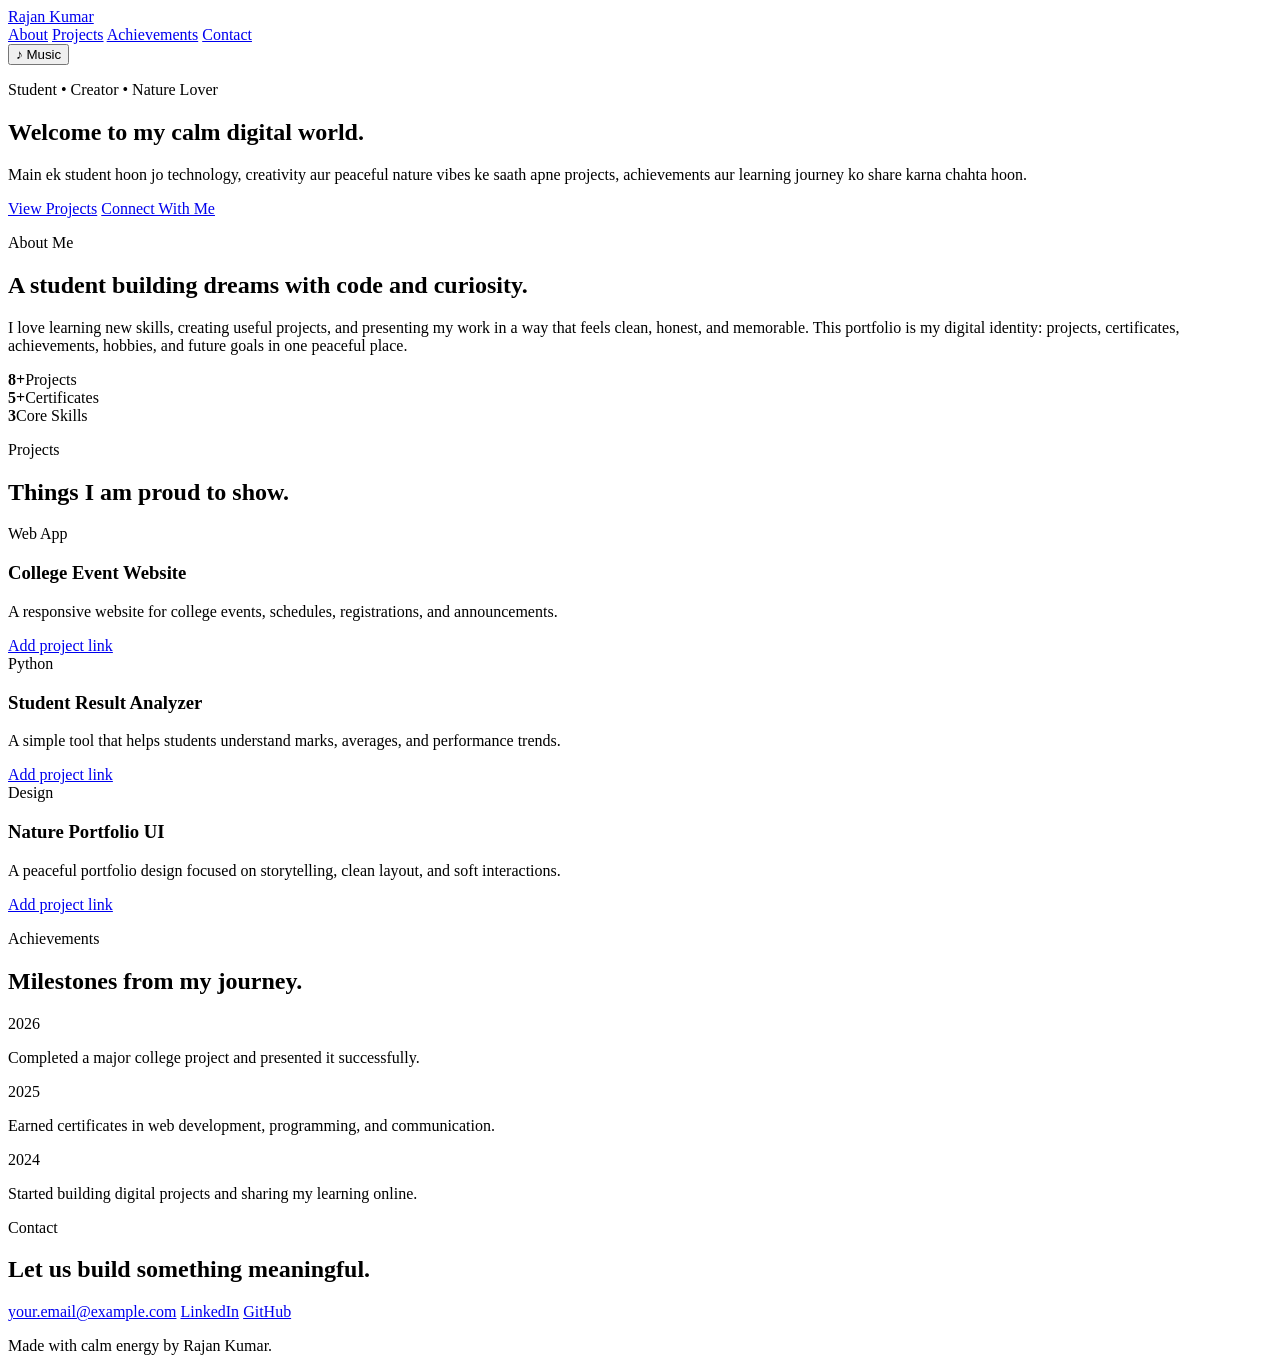
==== index.html @ 3ff51e1e "Add files via upload" ====
<!DOCTYPE html>
<html lang="en">
<head>
  <meta charset="UTF-8" />
  <meta name="viewport" content="width=device-width, initial-scale=1.0" />
  <meta name="description" content="A calm nature-inspired student portfolio showcasing projects, achievements, skills, and personal journey." />
  <title>Student Portfolio | Nature Vibe</title>
  <link rel="preconnect" href="https://fonts.googleapis.com">
  <link rel="preconnect" href="https://fonts.gstatic.com" crossorigin>
  <link href="https://fonts.googleapis.com/css2?family=Inter:wght@400;500;600;700;800&family=Playfair+Display:wght@700&display=swap" rel="stylesheet">
  <link rel="stylesheet" href="styles.css?v=2" />
</head>
<body>
  <div class="ambient" aria-hidden="true"></div>

  <header class="site-header">
    <a class="brand" href="#home">Rajan Kumar</a>
    <nav class="nav" aria-label="Main navigation">
      <a href="#about">About</a>
      <a href="#projects">Projects</a>
      <a href="#achievements">Achievements</a>
      <a href="#contact">Contact</a>
    </nav>
    <button class="sound-toggle" id="soundToggle" type="button" aria-pressed="false">
      <span class="sound-icon" aria-hidden="true">♪</span>
      <span>Music</span>
    </button>
  </header>

  <main>
    <section class="hero" id="home">
      <div class="hero-media" aria-hidden="true"></div>
      <div class="hero-content">
        <p class="eyebrow">Student • Creator • Nature Lover</p>
        <h1>Welcome to my calm digital world.</h1>
        <p class="hero-copy">
          Main ek student hoon jo technology, creativity aur peaceful nature vibes ke saath apne projects,
          achievements aur learning journey ko share karna chahta hoon.
        </p>
        <div class="hero-actions">
          <a class="primary-btn" href="#projects">View Projects</a>
          <a class="secondary-btn" href="#contact">Connect With Me</a>
        </div>
      </div>
      <div class="hero-portrait" aria-label="Rajan Kumar portrait">
        <div class="portrait-shine" aria-hidden="true"></div>
      </div>
    </section>

    <section class="section about-section" id="about">
      <div class="section-heading">
        <p class="eyebrow">About Me</p>
        <h2>A student building dreams with code and curiosity.</h2>
      </div>
      <div class="about-grid">
        <div>
          <p>
            I love learning new skills, creating useful projects, and presenting my work in a way that feels clean,
            honest, and memorable. This portfolio is my digital identity: projects, certificates, achievements,
            hobbies, and future goals in one peaceful place.
          </p>
        </div>
        <div class="stats">
          <div><strong>8+</strong><span>Projects</span></div>
          <div><strong>5+</strong><span>Certificates</span></div>
          <div><strong>3</strong><span>Core Skills</span></div>
        </div>
      </div>
    </section>

    <section class="section" id="projects">
      <div class="section-heading">
        <p class="eyebrow">Projects</p>
        <h2>Things I am proud to show.</h2>
      </div>
      <div class="project-grid">
        <article class="project-card">
          <span class="tag">Web App</span>
          <h3>College Event Website</h3>
          <p>A responsive website for college events, schedules, registrations, and announcements.</p>
          <a href="#">Add project link</a>
        </article>
        <article class="project-card">
          <span class="tag">Python</span>
          <h3>Student Result Analyzer</h3>
          <p>A simple tool that helps students understand marks, averages, and performance trends.</p>
          <a href="#">Add project link</a>
        </article>
        <article class="project-card">
          <span class="tag">Design</span>
          <h3>Nature Portfolio UI</h3>
          <p>A peaceful portfolio design focused on storytelling, clean layout, and soft interactions.</p>
          <a href="#">Add project link</a>
        </article>
      </div>
    </section>

    <section class="section achievements-section" id="achievements">
      <div class="section-heading">
        <p class="eyebrow">Achievements</p>
        <h2>Milestones from my journey.</h2>
      </div>
      <div class="timeline">
        <div class="timeline-item">
          <span>2026</span>
          <p>Completed a major college project and presented it successfully.</p>
        </div>
        <div class="timeline-item">
          <span>2025</span>
          <p>Earned certificates in web development, programming, and communication.</p>
        </div>
        <div class="timeline-item">
          <span>2024</span>
          <p>Started building digital projects and sharing my learning online.</p>
        </div>
      </div>
    </section>

    <section class="section contact-section" id="contact">
      <div class="section-heading">
        <p class="eyebrow">Contact</p>
        <h2>Let us build something meaningful.</h2>
      </div>
      <div class="contact-panel">
        <a href="mailto:your.email@example.com">your.email@example.com</a>
        <a href="https://www.linkedin.com/" target="_blank" rel="noreferrer">LinkedIn</a>
        <a href="https://github.com/Rajangenuis" target="_blank" rel="noreferrer">GitHub</a>
      </div>
    </section>
  </main>

  <footer>
    <p>Made with calm energy by Rajan Kumar.</p>
  </footer>

  <audio id="ambientAudio" loop preload="none">
    <source src="assets/origami.mp3" type="audio/mpeg">
  </audio>
  <script src="script.js"></script>
</body>
</html>
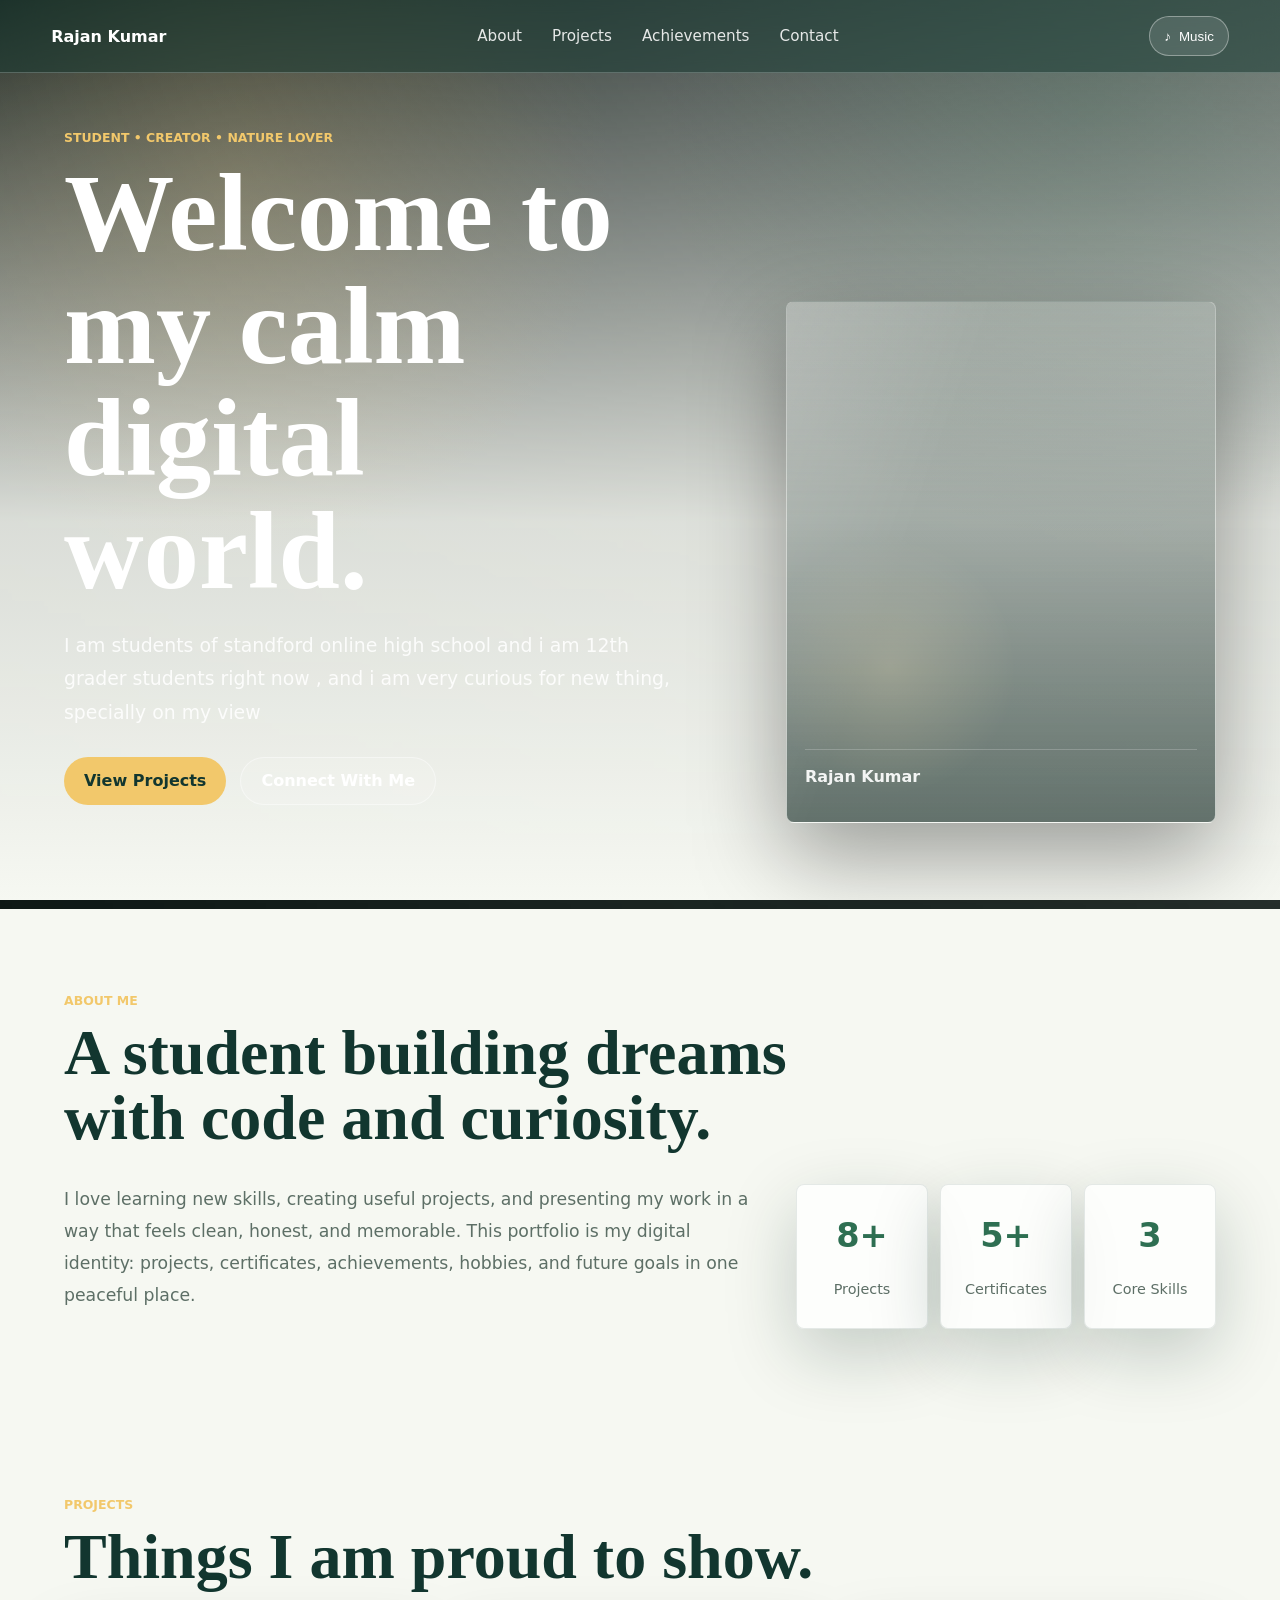
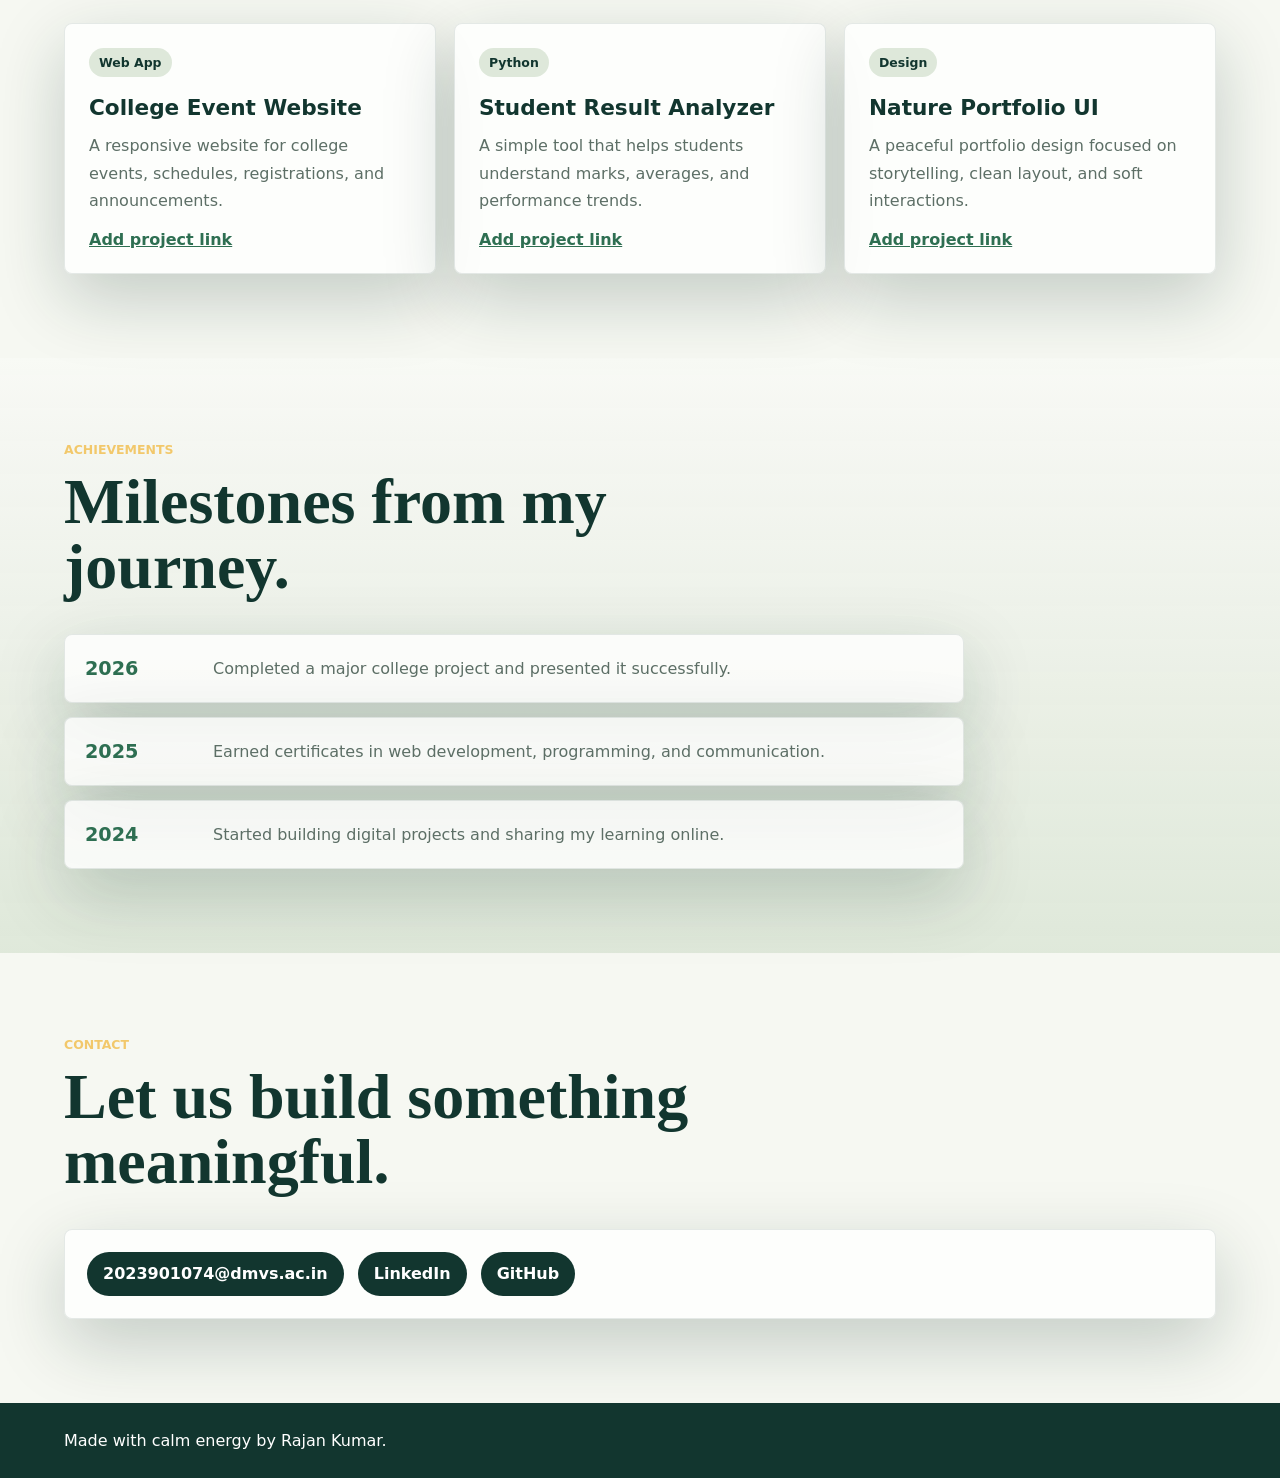
==== commit 55313e24: "Update index.html" ====
--- a/index.html
+++ b/index.html
@@ -34,8 +34,8 @@
         <p class="eyebrow">Student • Creator • Nature Lover</p>
         <h1>Welcome to my calm digital world.</h1>
         <p class="hero-copy">
-          Main ek student hoon jo technology, creativity aur peaceful nature vibes ke saath apne projects,
-          achievements aur learning journey ko share karna chahta hoon.
+          I am students of standford online high school and i am 12th grader students right now , and i am very curious for new thing, 
+          specially on my view 
         </p>
         <div class="hero-actions">
           <a class="primary-btn" href="#projects">View Projects</a>
@@ -122,7 +122,7 @@
         <h2>Let us build something meaningful.</h2>
       </div>
       <div class="contact-panel">
-        <a href="mailto:your.email@example.com">your.email@example.com</a>
+        <a href="mailto:your.email@example.com">2023901074@dmvs.ac.in</a>
         <a href="https://www.linkedin.com/" target="_blank" rel="noreferrer">LinkedIn</a>
         <a href="https://github.com/Rajangenuis" target="_blank" rel="noreferrer">GitHub</a>
       </div>
--- a/styles.css
+++ b/styles.css
@@ -0,0 +1,446 @@
+:root {
+  --forest: #12362f;
+  --leaf: #2e6f52;
+  --moss: #7aa36f;
+  --sun: #f2c86b;
+  --mist: #f6f8f2;
+  --ink: #16211d;
+  --muted: #5d6f66;
+  --line: rgba(255, 255, 255, 0.22);
+  --shadow: 0 24px 70px rgba(13, 44, 35, 0.22);
+}
+
+* {
+  box-sizing: border-box;
+}
+
+html {
+  scroll-behavior: smooth;
+}
+
+body {
+  margin: 0;
+  font-family: "Inter", system-ui, sans-serif;
+  color: var(--ink);
+  background: var(--mist);
+}
+
+a {
+  color: inherit;
+}
+
+.ambient {
+  position: fixed;
+  inset: 0;
+  pointer-events: none;
+  background:
+    radial-gradient(circle at 18% 20%, rgba(242, 200, 107, 0.18), transparent 30%),
+    radial-gradient(circle at 85% 12%, rgba(46, 111, 82, 0.16), transparent 32%),
+    linear-gradient(180deg, rgba(246, 248, 242, 0), rgba(246, 248, 242, 0.88) 58%, var(--mist));
+  z-index: -1;
+}
+
+.site-header {
+  position: fixed;
+  top: 0;
+  left: 0;
+  right: 0;
+  z-index: 10;
+  display: flex;
+  align-items: center;
+  justify-content: space-between;
+  gap: 18px;
+  padding: 16px clamp(18px, 4vw, 56px);
+  color: white;
+  background: rgba(18, 54, 47, 0.5);
+  border-bottom: 1px solid var(--line);
+  backdrop-filter: blur(18px);
+}
+
+.brand {
+  font-weight: 800;
+  text-decoration: none;
+  white-space: nowrap;
+}
+
+.nav {
+  display: flex;
+  align-items: center;
+  gap: clamp(12px, 3vw, 30px);
+  font-size: 0.95rem;
+}
+
+.nav a {
+  text-decoration: none;
+  opacity: 0.88;
+}
+
+.nav a:hover {
+  opacity: 1;
+}
+
+.sound-toggle {
+  display: inline-flex;
+  align-items: center;
+  gap: 8px;
+  min-height: 40px;
+  border: 1px solid rgba(255, 255, 255, 0.36);
+  border-radius: 999px;
+  color: white;
+  background: rgba(255, 255, 255, 0.12);
+  padding: 0 14px;
+  cursor: pointer;
+}
+
+.sound-toggle.is-playing {
+  color: var(--forest);
+  background: var(--sun);
+  border-color: var(--sun);
+}
+
+.sound-icon {
+  font-weight: 800;
+}
+
+.hero {
+  position: relative;
+  min-height: 92vh;
+  display: grid;
+  grid-template-columns: minmax(0, 0.95fr) minmax(300px, 0.72fr);
+  align-items: center;
+  gap: clamp(28px, 5vw, 68px);
+  padding: 130px clamp(20px, 5vw, 72px) 86px;
+  overflow: hidden;
+  color: white;
+}
+
+.hero-media {
+  position: absolute;
+  inset: -18px;
+  background:
+    linear-gradient(90deg, rgba(8, 31, 25, 0.9) 0%, rgba(8, 31, 25, 0.68) 48%, rgba(8, 31, 25, 0.44) 100%),
+    linear-gradient(180deg, rgba(8, 31, 25, 0.18), rgba(8, 31, 25, 0.8)),
+    url("assets/rajan-photo.png") center 34%/cover;
+  filter: blur(11px) saturate(0.78) brightness(0.58);
+  transform: scale(1.08);
+  z-index: -2;
+}
+
+.hero-content {
+  width: min(720px, 100%);
+  align-self: end;
+  padding-bottom: 18px;
+}
+
+.hero-portrait {
+  position: relative;
+  align-self: end;
+  width: min(430px, 100%);
+  min-height: clamp(380px, 58vh, 590px);
+  justify-self: end;
+  overflow: hidden;
+  border: 1px solid rgba(255, 255, 255, 0.26);
+  border-radius: 8px;
+  background:
+    linear-gradient(180deg, rgba(255, 255, 255, 0.08), rgba(8, 31, 25, 0.28)),
+    url("assets/rajan-photo.png") center 31%/cover;
+  box-shadow: 0 34px 90px rgba(0, 0, 0, 0.36);
+}
+
+.hero-portrait::before {
+  content: "";
+  position: absolute;
+  inset: 0;
+  background: linear-gradient(180deg, rgba(255, 255, 255, 0.04), rgba(8, 31, 25, 0.46));
+}
+
+.hero-portrait::after {
+  content: "Rajan Kumar";
+  position: absolute;
+  left: 18px;
+  right: 18px;
+  bottom: 18px;
+  min-height: 54px;
+  display: flex;
+  align-items: center;
+  border-top: 1px solid rgba(255, 255, 255, 0.2);
+  color: rgba(255, 255, 255, 0.92);
+  font-weight: 800;
+}
+
+.portrait-shine {
+  position: absolute;
+  inset: 0;
+  background:
+    radial-gradient(circle at 24% 70%, rgba(242, 200, 107, 0.22), transparent 26%),
+    linear-gradient(110deg, rgba(255, 255, 255, 0.16), transparent 34%);
+  mix-blend-mode: screen;
+  pointer-events: none;
+}
+
+.eyebrow {
+  margin: 0 0 12px;
+  color: var(--sun);
+  font-size: 0.78rem;
+  font-weight: 800;
+  letter-spacing: 0;
+  text-transform: uppercase;
+}
+
+h1,
+h2,
+h3,
+p {
+  margin-top: 0;
+}
+
+h1,
+h2 {
+  font-family: "Playfair Display", Georgia, serif;
+  line-height: 1.02;
+}
+
+h1 {
+  max-width: 780px;
+  margin-bottom: 22px;
+  font-size: clamp(3rem, 9vw, 6.9rem);
+}
+
+.hero-copy {
+  max-width: 640px;
+  color: rgba(255, 255, 255, 0.86);
+  font-size: clamp(1rem, 2vw, 1.18rem);
+  line-height: 1.75;
+}
+
+.hero-actions {
+  display: flex;
+  flex-wrap: wrap;
+  gap: 14px;
+  margin-top: 28px;
+}
+
+.primary-btn,
+.secondary-btn {
+  display: inline-flex;
+  align-items: center;
+  justify-content: center;
+  min-height: 48px;
+  padding: 0 20px;
+  border-radius: 999px;
+  font-weight: 800;
+  text-decoration: none;
+}
+
+.primary-btn {
+  color: var(--forest);
+  background: var(--sun);
+}
+
+.secondary-btn {
+  color: white;
+  border: 1px solid rgba(255, 255, 255, 0.42);
+  background: rgba(255, 255, 255, 0.12);
+}
+
+.section {
+  padding: 84px clamp(20px, 5vw, 72px);
+}
+
+.section-heading {
+  width: min(760px, 100%);
+  margin-bottom: 34px;
+}
+
+.section-heading h2 {
+  margin-bottom: 0;
+  color: var(--forest);
+  font-size: clamp(2.1rem, 5vw, 4rem);
+}
+
+.about-grid {
+  display: grid;
+  grid-template-columns: minmax(0, 1fr) minmax(280px, 420px);
+  gap: 34px;
+  align-items: stretch;
+}
+
+.about-grid p {
+  color: var(--muted);
+  font-size: 1.08rem;
+  line-height: 1.85;
+}
+
+.stats {
+  display: grid;
+  grid-template-columns: repeat(3, 1fr);
+  gap: 12px;
+}
+
+.stats div,
+.project-card,
+.timeline-item,
+.contact-panel {
+  border: 1px solid rgba(18, 54, 47, 0.1);
+  border-radius: 8px;
+  background: rgba(255, 255, 255, 0.76);
+  box-shadow: var(--shadow);
+}
+
+.stats div {
+  display: grid;
+  place-items: center;
+  min-height: 140px;
+  padding: 18px;
+  text-align: center;
+}
+
+.stats strong {
+  color: var(--leaf);
+  font-size: 2.1rem;
+}
+
+.stats span {
+  color: var(--muted);
+  font-size: 0.9rem;
+}
+
+.project-grid {
+  display: grid;
+  grid-template-columns: repeat(3, minmax(0, 1fr));
+  gap: 18px;
+}
+
+.project-card {
+  min-height: 250px;
+  padding: 24px;
+}
+
+.tag {
+  display: inline-flex;
+  margin-bottom: 18px;
+  color: var(--forest);
+  background: rgba(122, 163, 111, 0.24);
+  border-radius: 999px;
+  padding: 7px 10px;
+  font-size: 0.78rem;
+  font-weight: 800;
+}
+
+.project-card h3 {
+  margin-bottom: 12px;
+  color: var(--forest);
+  font-size: 1.35rem;
+}
+
+.project-card p,
+.timeline-item p {
+  color: var(--muted);
+  line-height: 1.7;
+}
+
+.project-card a {
+  color: var(--leaf);
+  font-weight: 800;
+}
+
+.achievements-section {
+  background: linear-gradient(180deg, rgba(255,255,255,0.25), rgba(122,163,111,0.18));
+}
+
+.timeline {
+  display: grid;
+  gap: 14px;
+  width: min(900px, 100%);
+}
+
+.timeline-item {
+  display: grid;
+  grid-template-columns: 110px 1fr;
+  gap: 18px;
+  align-items: center;
+  padding: 20px;
+}
+
+.timeline-item span {
+  color: var(--leaf);
+  font-weight: 900;
+  font-size: 1.2rem;
+}
+
+.timeline-item p {
+  margin-bottom: 0;
+}
+
+.contact-panel {
+  display: flex;
+  flex-wrap: wrap;
+  gap: 14px;
+  padding: 22px;
+}
+
+.contact-panel a {
+  display: inline-flex;
+  align-items: center;
+  min-height: 44px;
+  border-radius: 999px;
+  padding: 0 16px;
+  color: white;
+  background: var(--forest);
+  text-decoration: none;
+  font-weight: 800;
+}
+
+footer {
+  padding: 28px clamp(20px, 5vw, 72px);
+  color: white;
+  background: var(--forest);
+}
+
+footer p {
+  margin: 0;
+}
+
+@media (max-width: 820px) {
+  .site-header {
+    align-items: flex-start;
+    flex-wrap: wrap;
+  }
+
+  .nav {
+    order: 3;
+    width: 100%;
+    overflow-x: auto;
+    padding-bottom: 2px;
+  }
+
+  .hero {
+    min-height: 88vh;
+    grid-template-columns: 1fr;
+    padding-top: 150px;
+  }
+
+  .hero-content {
+    align-self: end;
+    padding-bottom: 0;
+  }
+
+  .hero-portrait {
+    justify-self: start;
+    width: min(100%, 390px);
+    min-height: 420px;
+  }
+
+  .about-grid,
+  .project-grid {
+    grid-template-columns: 1fr;
+  }
+
+  .stats {
+    grid-template-columns: 1fr;
+  }
+
+  .timeline-item {
+    grid-template-columns: 1fr;
+  }
+}
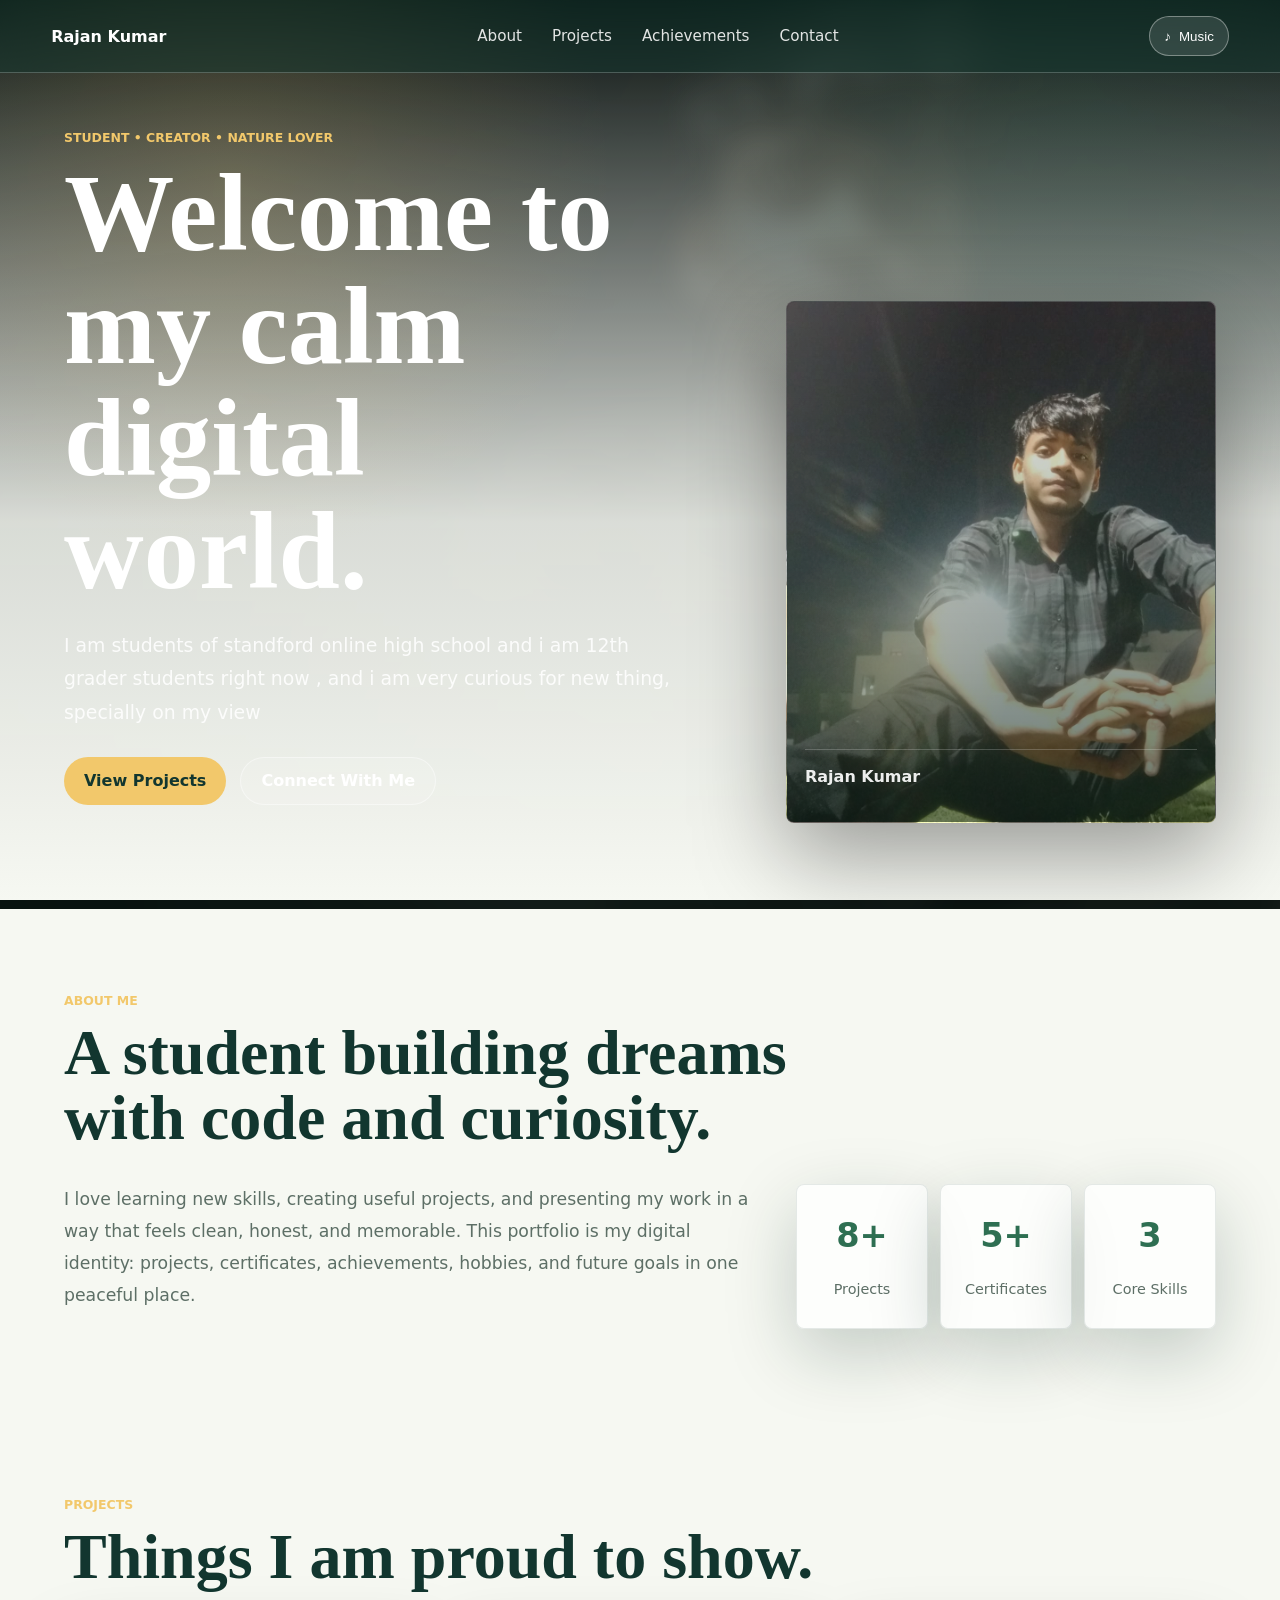
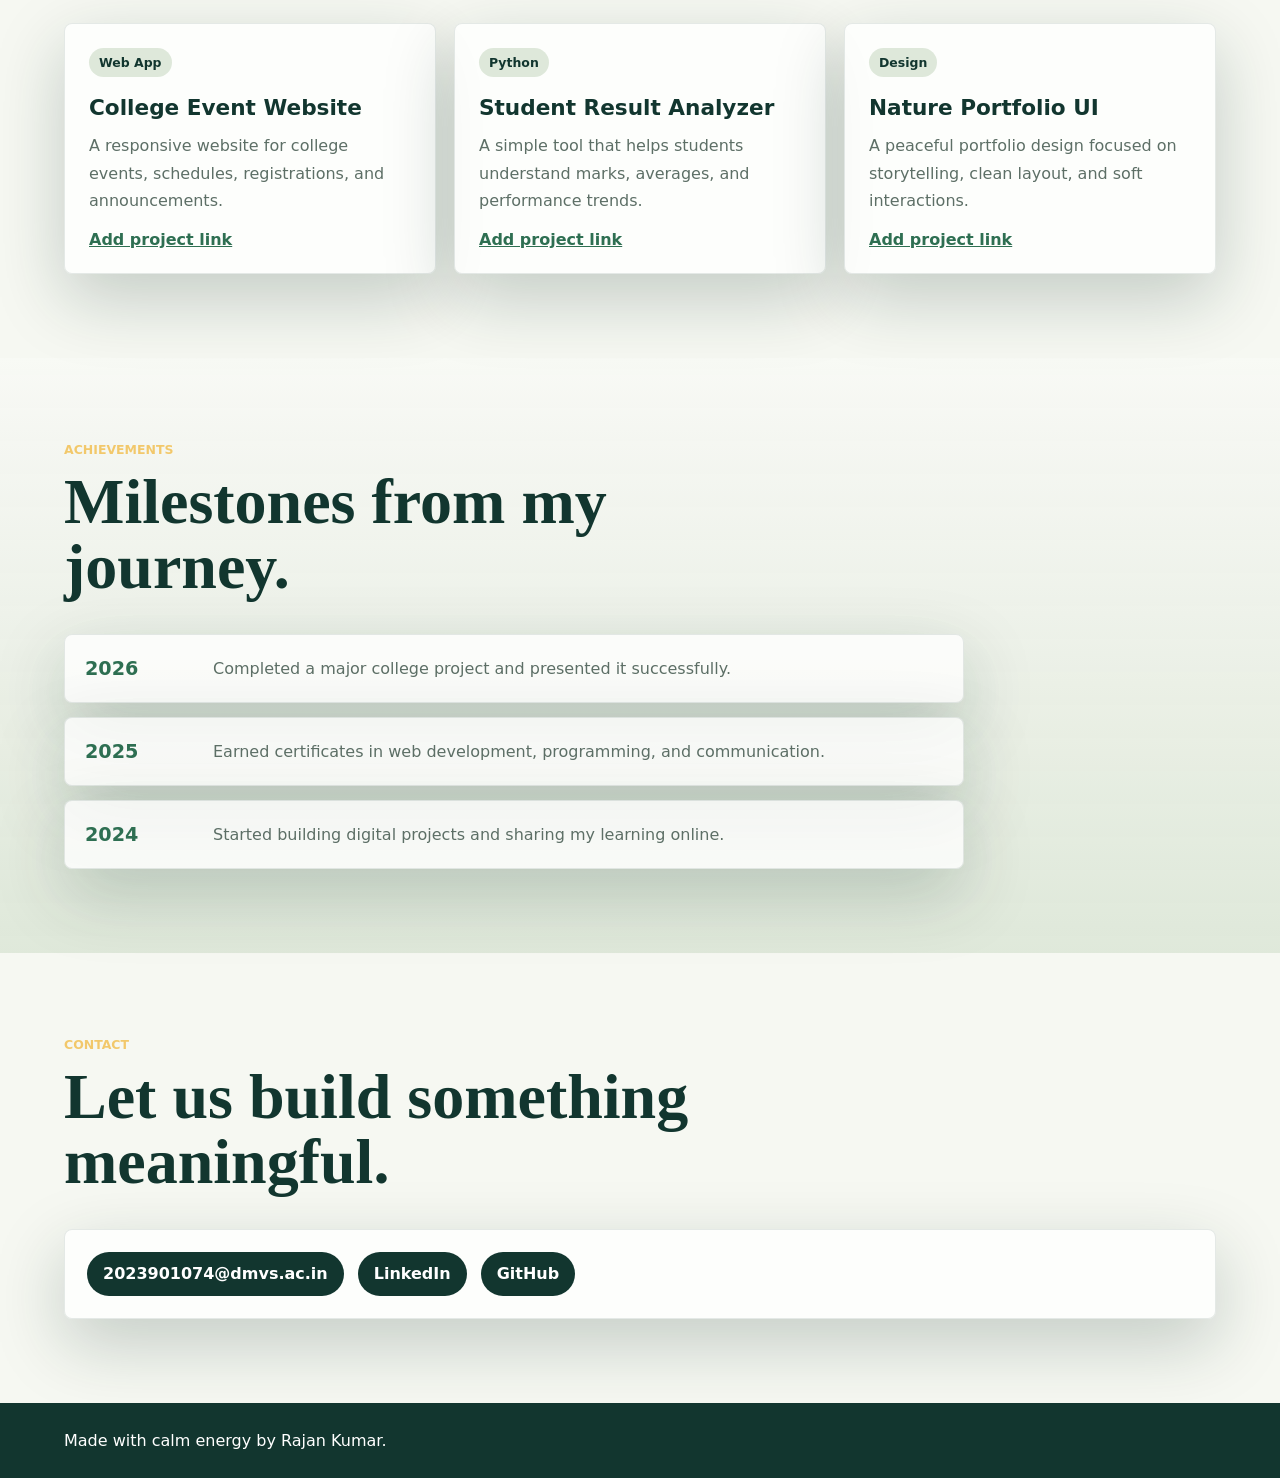
==== commit db4413fd: "Update index.html" ====
--- a/index.html
+++ b/index.html
@@ -133,8 +133,9 @@
     <p>Made with calm energy by Rajan Kumar.</p>
   </footer>
 
-  <audio id="ambientAudio" loop preload="none">
-    <source src="assets/origami.mp3" type="audio/mpeg">
+ <audio id="ambientAudio" loop preload="auto">
+  <source src=""assets//origami.mp3" type="audio/mpeg">
+</audio>
   </audio>
   <script src="script.js"></script>
 </body>
--- a/styles.css
+++ b/styles.css
@@ -120,7 +120,7 @@
   background:
     linear-gradient(90deg, rgba(8, 31, 25, 0.9) 0%, rgba(8, 31, 25, 0.68) 48%, rgba(8, 31, 25, 0.44) 100%),
     linear-gradient(180deg, rgba(8, 31, 25, 0.18), rgba(8, 31, 25, 0.8)),
-    url("assets/rajan-photo.png") center 34%/cover;
+   url("rajan-photo.png") center 34%/cover;
   filter: blur(11px) saturate(0.78) brightness(0.58);
   transform: scale(1.08);
   z-index: -2;
@@ -143,7 +143,7 @@
   border-radius: 8px;
   background:
     linear-gradient(180deg, rgba(255, 255, 255, 0.08), rgba(8, 31, 25, 0.28)),
-    url("assets/rajan-photo.png") center 31%/cover;
+   url("rajan-photo.png") center 31%/cover;
   box-shadow: 0 34px 90px rgba(0, 0, 0, 0.36);
 }
 
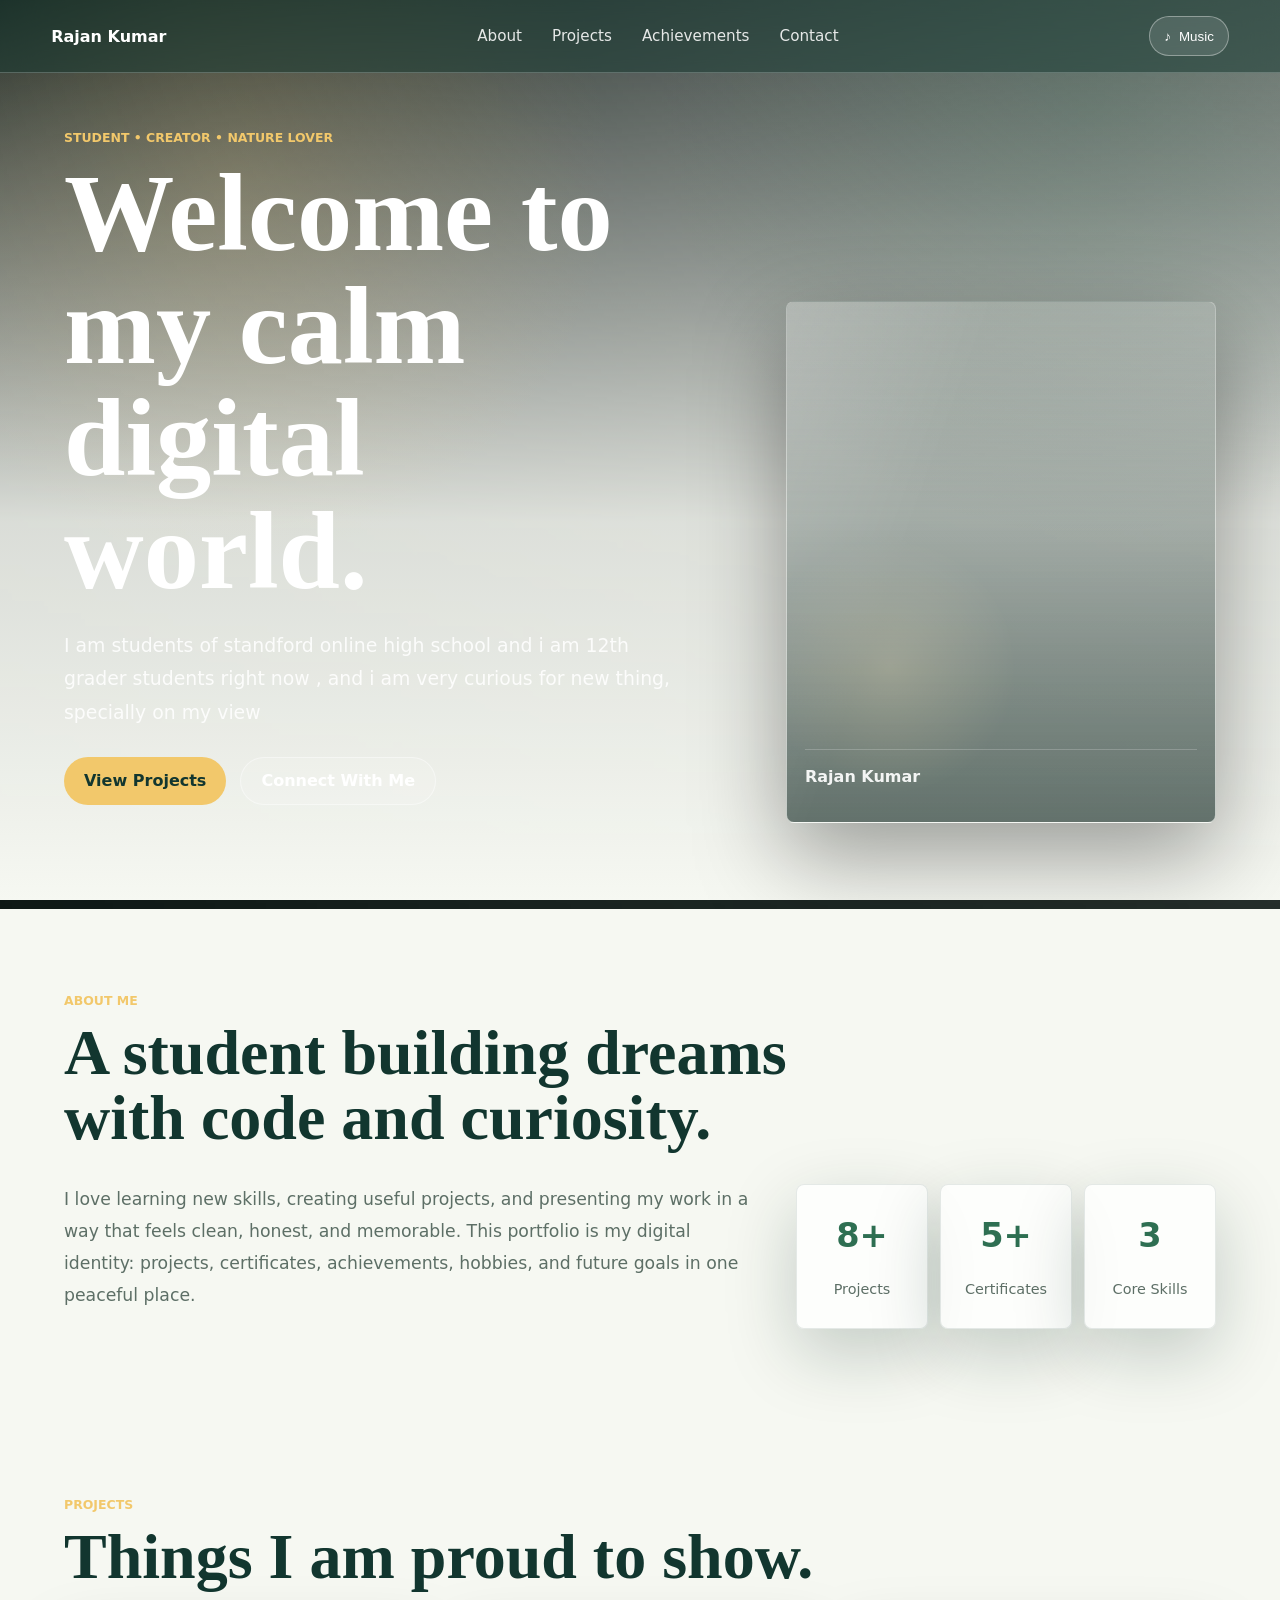
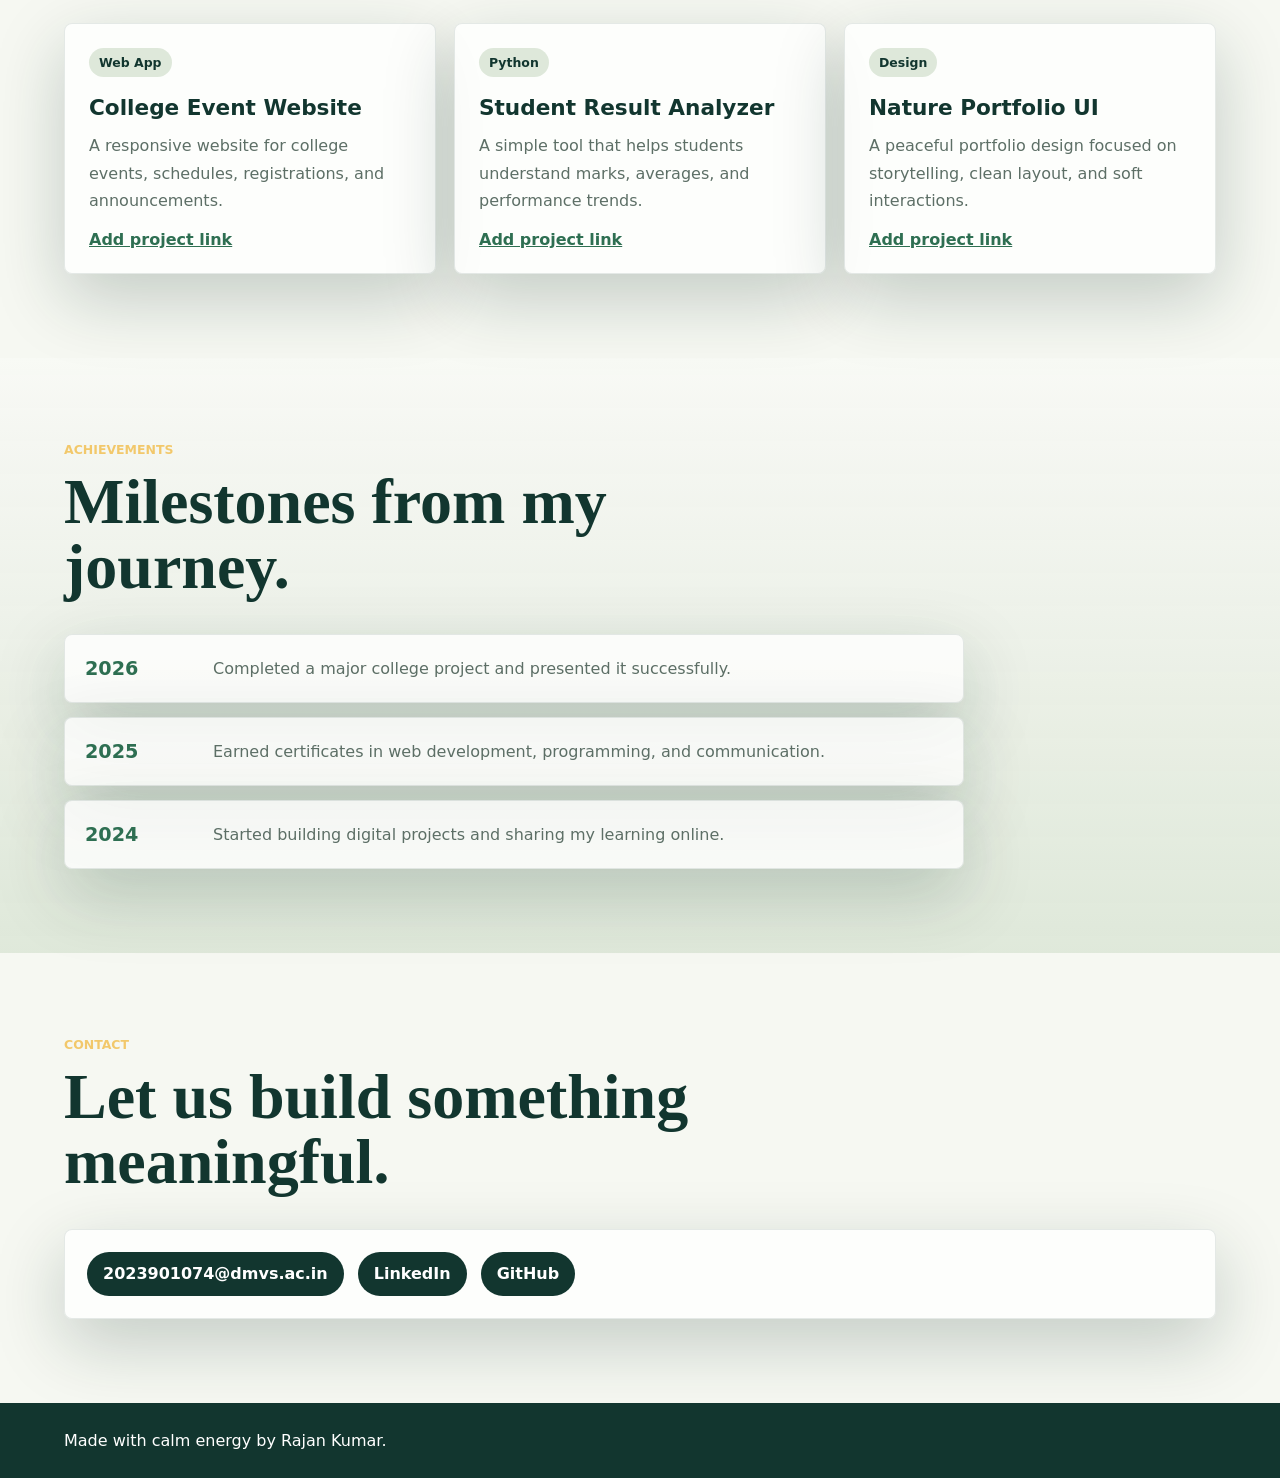
==== commit b8a828b5: "Update index.html" ====
--- a/index.html
+++ b/index.html
@@ -133,8 +133,8 @@
     <p>Made with calm energy by Rajan Kumar.</p>
   </footer>
 
- <audio id="ambientAudio" loop preload="auto">
-  <source src=""assets//origami.mp3" type="audio/mpeg">
+ <audio id="ambientAudio"loop preload="auto">
+  <source src=""assets/origami.mp3" type="audio/mpeg">
 </audio>
   </audio>
   <script src="script.js"></script>
--- a/styles.css
+++ b/styles.css
@@ -120,7 +120,7 @@
   background:
     linear-gradient(90deg, rgba(8, 31, 25, 0.9) 0%, rgba(8, 31, 25, 0.68) 48%, rgba(8, 31, 25, 0.44) 100%),
     linear-gradient(180deg, rgba(8, 31, 25, 0.18), rgba(8, 31, 25, 0.8)),
-   url("rajan-photo.png") center 34%/cover;
+   url("assets/rajan-photo.png") center 34%/cover;
   filter: blur(11px) saturate(0.78) brightness(0.58);
   transform: scale(1.08);
   z-index: -2;
@@ -143,7 +143,7 @@
   border-radius: 8px;
   background:
     linear-gradient(180deg, rgba(255, 255, 255, 0.08), rgba(8, 31, 25, 0.28)),
-   url("rajan-photo.png") center 31%/cover;
+   url("assets/rajan-photo.png") center 31%/cover;
   box-shadow: 0 34px 90px rgba(0, 0, 0, 0.36);
 }
 
